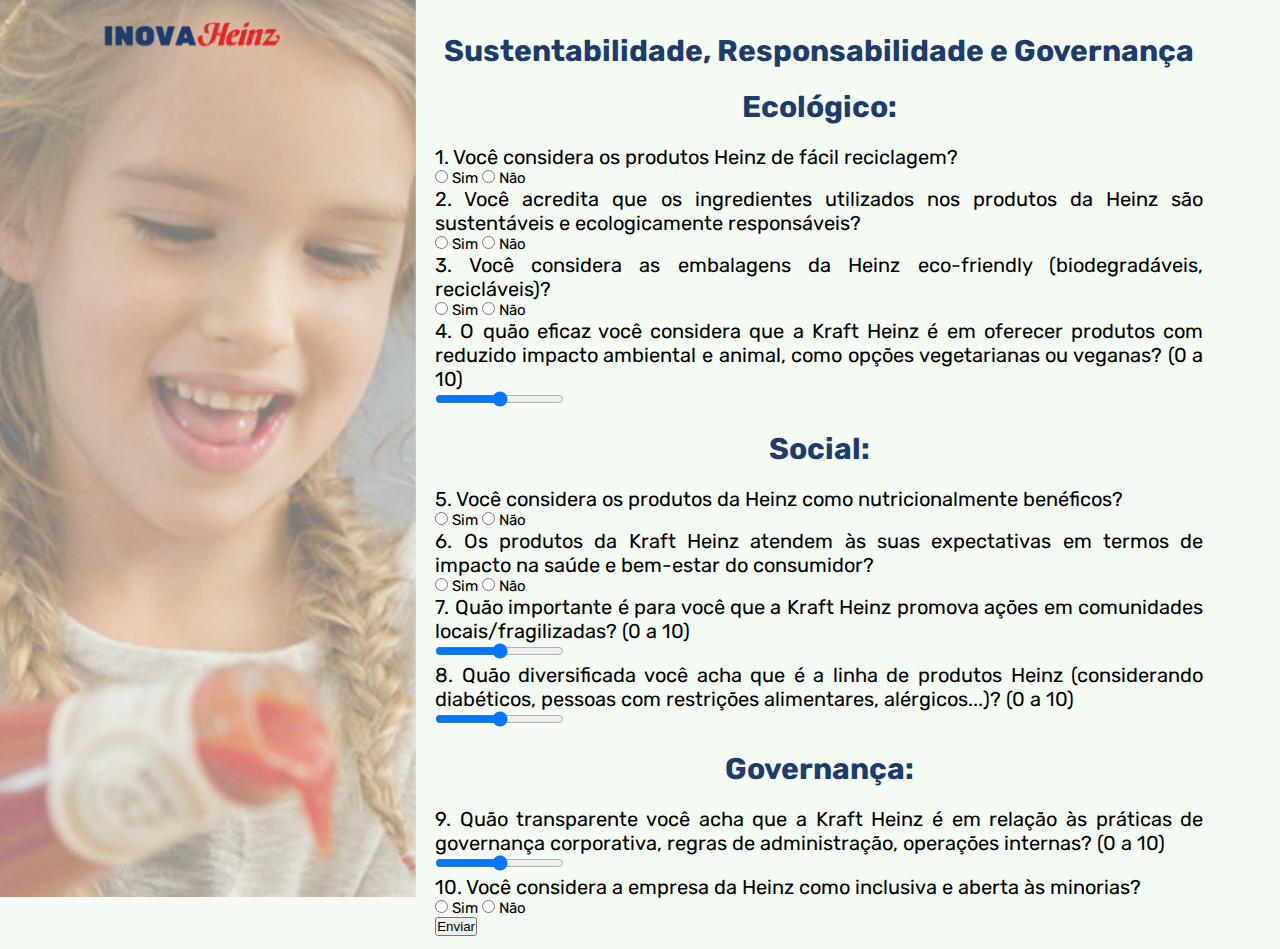
==== cliente.html @ 112bf6bd "pagina formulario atualizada" ====
<!DOCTYPE html>
<html lang="en">
<head>
    <meta charset="UTF-8">
    <meta name="viewport" content="width=device-width, initial-scale=1.0">
    <title>Document</title>

    <link rel="preconnect" href="https://fonts.googleapis.com">
    <link rel="preconnect" href="https://fonts.gstatic.com" crossorigin>
    <link href="https://fonts.googleapis.com/css2?family=Rubik:wght@300;400&display=swap" rel="stylesheet">


    <link rel="stylesheet" href="./css/forms.css">
</head>
<body>

   <div class="container">
    <div class="forms-page">
        <img class="fundo"src="./images/carrossel/kraft-heinz-glass-bottle-1024x577 1.png">

    <img class="logo-inova" src="./images/inovaheinzlogo.png">
    
    <div class="formulario">
    <h1>Sustentabilidade, Responsabilidade e Governança </h1>
    <form action="" method="post">
        <h2>Ecológico:</h2>
        <p>
            <label>1. Você considera os produtos Heinz de fácil reciclagem?</label><br>
            <input type="radio" name="reciclagem" value="Sim"> Sim
            <input type="radio" name="reciclagem" value="Não"> Não
        </p>
        <p>
            <label>2. Você acredita que os ingredientes utilizados nos produtos da Heinz são sustentáveis e ecologicamente responsáveis?</label><br>
            <input type="radio" name="ingredientes_sustentaveis" value="Sim"> Sim
            <input type="radio" name="ingredientes_sustentaveis" value="Não"> Não
        </p>
        <p>
            <label>3. Você considera as embalagens da Heinz eco-friendly (biodegradáveis, recicláveis)?</label><br>
            <input type="radio" name="embalagens_eco_friendly" value="Sim"> Sim
            <input type="radio" name="embalagens_eco_friendly" value="Não"> Não
        </p>
        <p>
            <label>4. O quão eficaz você considera que a Kraft Heinz é em oferecer produtos com reduzido impacto ambiental e animal, como opções vegetarianas ou veganas? (0 a 10)</label><br>
            <input type="range" name="impacto_ambiental" min="0" max="10">
        </p>

        <h2>Social:</h2>
        <p>
            <label>5. Você considera os produtos da Heinz como nutricionalmente benéficos?</label><br>
            <input type="radio" name="nutricionalmente_beneficos" value="Sim"> Sim
            <input type="radio" name="nutricionalmente_beneficos" value="Não"> Não
        </p>
        <p>
            <label>6. Os produtos da Kraft Heinz atendem às suas expectativas em termos de impacto na saúde e bem-estar do consumidor?</label><br>
            <input type="radio" name="impacto_na_saude" value="Sim"> Sim
            <input type="radio" name="impacto_na_saude" value="Não"> Não
        </p>
        <p>
            <label>7. Quão importante é para você que a Kraft Heinz promova ações em comunidades locais/fragilizadas? (0 a 10)</label><br>
            <input type="range" name="acoes_comunitarias" min="0" max="10">
        </p>
        <p>
            <label>8. Quão diversificada você acha que é a linha de produtos Heinz (considerando diabéticos, pessoas com restrições alimentares, alérgicos...)? (0 a 10)</label><br>
            <input type="range" name="diversidade_de_produtos" min="0" max="10">
        </p>

        <h2>Governança:</h2>
        <p>
            <label>9. Quão transparente você acha que a Kraft Heinz é em relação às práticas de governança corporativa, regras de administração, operações internas? (0 a 10)</label><br>
            <input type="range" name="transparencia" min="0" max="10">
        </p>
        <p>
            <label>10. Você considera a empresa da Heinz como inclusiva e aberta às minorias?</label><br>
            <input type="radio" name="inclusiva" value="Sim"> Sim
            <input type="radio" name="inclusiva" value="Não"> Não
        </p>

        <input type="submit" value="Enviar">
    </form>
   </div>
    </div>
   </div>
</body>
</html>
---- css/forms.css ----
/* reset CSS */
* {
    margin: 0;
    padding: 0;
    box-sizing: border-box;
}

/* variáveis*/
:root {
    --dark-blue: #1D3C6D;
    --light: #fff;
    --red: #E32726;
}

/* Formatações genéricas */
body {
    font-family: 'Rubik', sans-serif;
    background-color: #F4FBF3;
}

html {
    scroll-behavior: smooth;
    font-size: 62.5%;
}

a {
    text-decoration: none;
    color: var(--light);
    font-size: 1rem;
}

/**********************/

.container{
    background-repeat: no-repeat;
    background-size: cover;
    background-position: center;
    background-attachment: fixed;
}

.fundo {
    height: 100%;
    position: fixed;
    float: left;
}

.fundo img {
    max-width: 50vh;
    height: 100% ;
    
}

.logo-inova{
    position: absolute;
    width: 20vh;
    margin: 2rem 10rem;
    position: fixed;
}

/* formulario *************************/
.formulario{
    margin: 1% 6%;
    font-size: 1.5rem;
    text-align: justify;
    width: 60%;
    float: right;
    height: 100%;
}

.formulario h1, h2{
    color: var(--dark-blue);
    text-align: center;
    font-size: 3rem;
    margin: 2rem 0;
}

.formulario p label{
    font-size: 2rem;
}

.forms-page{
    justify-content: space-between;
    width: 100%;
    flex-direction: row;
    align-items: center;
}
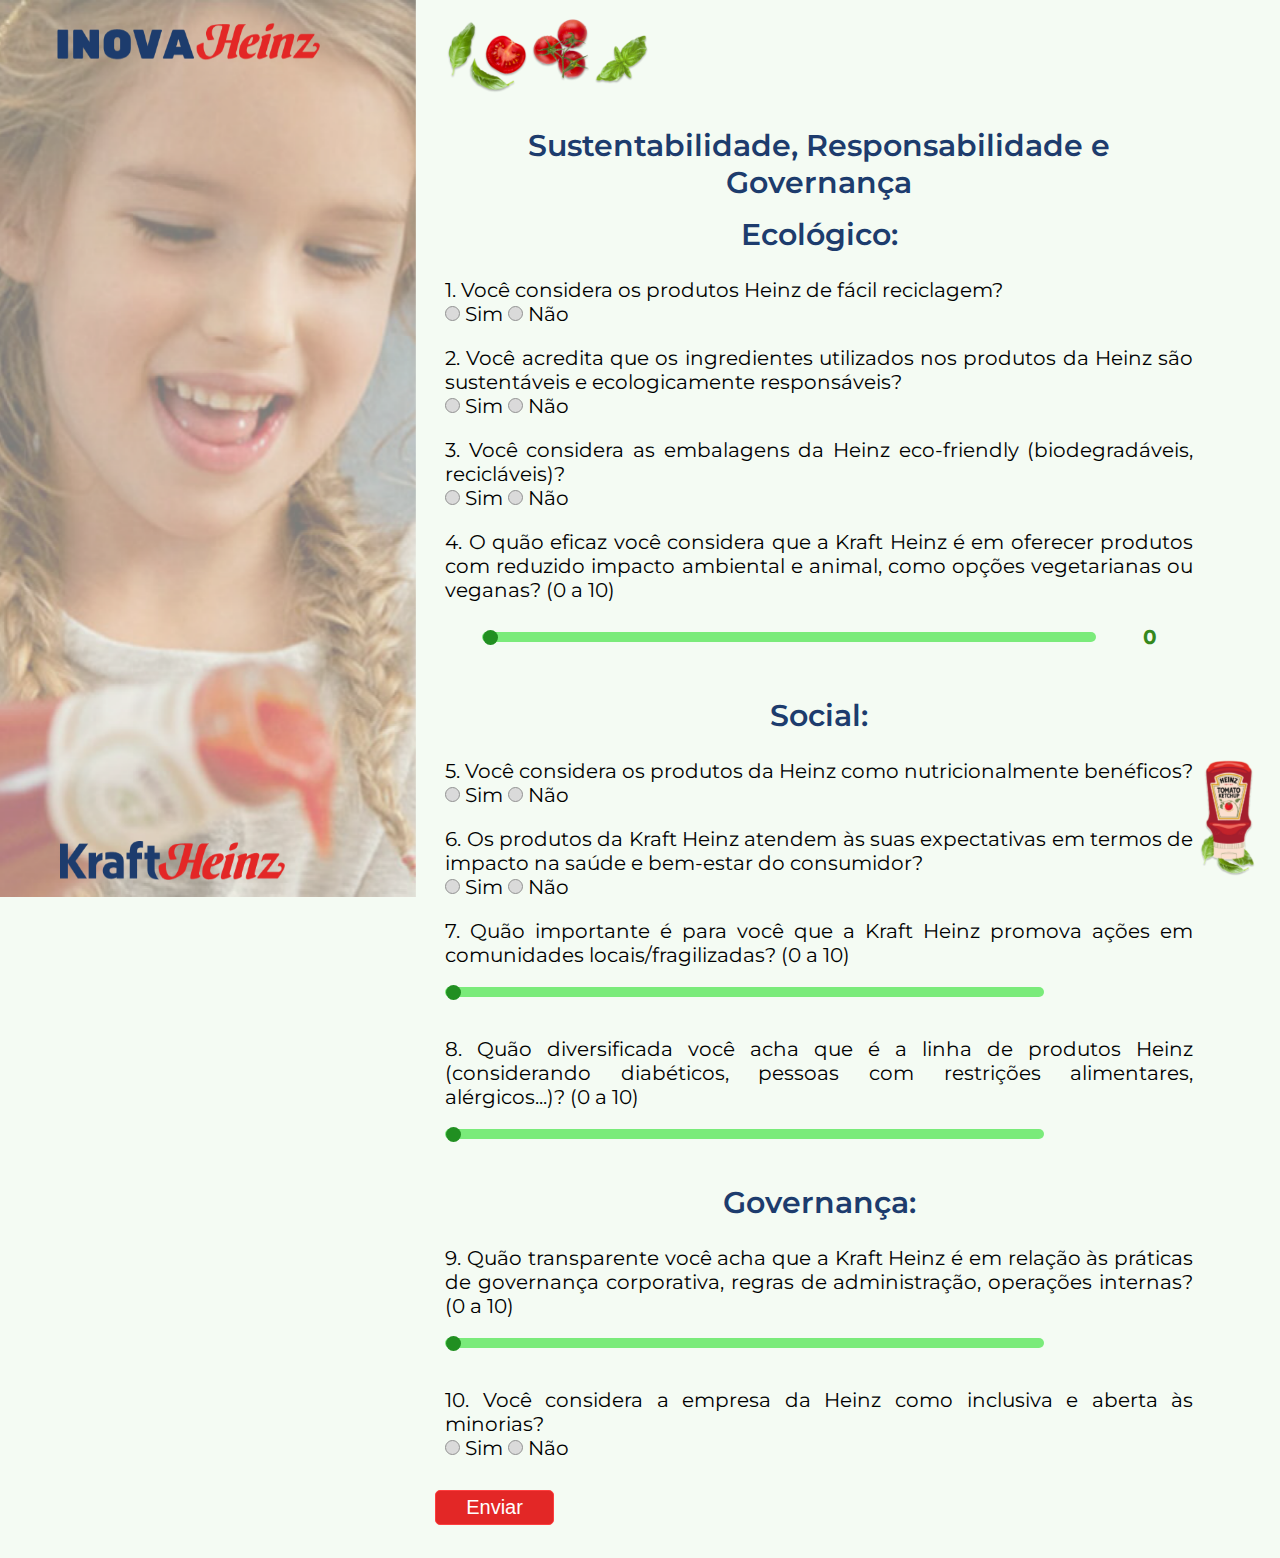
==== commit 17e7a42b: "modificações e atualizações para a pagina de forms" ====
--- a/cliente.html
+++ b/cliente.html
@@ -7,7 +7,7 @@
 
     <link rel="preconnect" href="https://fonts.googleapis.com">
     <link rel="preconnect" href="https://fonts.gstatic.com" crossorigin>
-    <link href="https://fonts.googleapis.com/css2?family=Rubik:wght@300;400&display=swap" rel="stylesheet">
+    <link href="https://fonts.googleapis.com/css2?family=Montserrat:wght@300;400&display=swap" rel="stylesheet">
 
 
     <link rel="stylesheet" href="./css/forms.css">
@@ -16,69 +16,79 @@
 
    <div class="container">
     <div class="forms-page">
+       <div class="img-fundo">
         <img class="fundo"src="./images/carrossel/kraft-heinz-glass-bottle-1024x577 1.png">
-
-    <img class="logo-inova" src="./images/inovaheinzlogo.png">
+        <img class="logo-inova" src="./images/inovaheinzlogo.png">
+        <img class="logo-kraft" src="./images/kraftheinzlogo.png">
+       </div>
     
     <div class="formulario">
+    <img class="tomato" src="./images/heroimg4.png">
     <h1>Sustentabilidade, Responsabilidade e Governança </h1>
     <form action="" method="post">
         <h2>Ecológico:</h2>
         <p>
-            <label>1. Você considera os produtos Heinz de fácil reciclagem?</label><br>
-            <input type="radio" name="reciclagem" value="Sim"> Sim
-            <input type="radio" name="reciclagem" value="Não"> Não
+            <label class="perguntas">1. Você considera os produtos Heinz de fácil reciclagem?</label><br>
+            <input type="radio" name="reciclagem" value="Sim" class="radio"> Sim
+            <input type="radio" name="reciclagem" value="Não" class="radio"> Não
         </p>
         <p>
             <label>2. Você acredita que os ingredientes utilizados nos produtos da Heinz são sustentáveis e ecologicamente responsáveis?</label><br>
-            <input type="radio" name="ingredientes_sustentaveis" value="Sim"> Sim
-            <input type="radio" name="ingredientes_sustentaveis" value="Não"> Não
+            <input type="radio" name="ingredientes_sustentaveis" value="Sim" class="radio"> Sim
+            <input type="radio" name="ingredientes_sustentaveis" value="Não" class="radio"> Não
         </p>
         <p>
             <label>3. Você considera as embalagens da Heinz eco-friendly (biodegradáveis, recicláveis)?</label><br>
-            <input type="radio" name="embalagens_eco_friendly" value="Sim"> Sim
-            <input type="radio" name="embalagens_eco_friendly" value="Não"> Não
+            <input type="radio" name="embalagens_eco_friendly" value="Sim" class="radio"> Sim
+            <input type="radio" name="embalagens_eco_friendly" value="Não" class="radio"> Não
         </p>
         <p>
             <label>4. O quão eficaz você considera que a Kraft Heinz é em oferecer produtos com reduzido impacto ambiental e animal, como opções vegetarianas ou veganas? (0 a 10)</label><br>
-            <input type="range" name="impacto_ambiental" min="0" max="10">
+            <div class="range">
+            <input type="range" name="impacto_ambiental" min="0" max="10" step="1" class="slider" value=0>
+            <div class="value">10</div>
+            </div>
         </p>
 
         <h2>Social:</h2>
         <p>
             <label>5. Você considera os produtos da Heinz como nutricionalmente benéficos?</label><br>
-            <input type="radio" name="nutricionalmente_beneficos" value="Sim"> Sim
-            <input type="radio" name="nutricionalmente_beneficos" value="Não"> Não
+            <input type="radio" name="nutricionalmente_beneficos" value="Sim" class="radio"> Sim
+            <input type="radio" name="nutricionalmente_beneficos" value="Não" class="radio"> Não
         </p>
         <p>
             <label>6. Os produtos da Kraft Heinz atendem às suas expectativas em termos de impacto na saúde e bem-estar do consumidor?</label><br>
-            <input type="radio" name="impacto_na_saude" value="Sim"> Sim
-            <input type="radio" name="impacto_na_saude" value="Não"> Não
+            <input type="radio" name="impacto_na_saude" value="Sim" class="radio"> Sim
+            <input type="radio" name="impacto_na_saude" value="Não" class="radio"> Não
         </p>
         <p>
             <label>7. Quão importante é para você que a Kraft Heinz promova ações em comunidades locais/fragilizadas? (0 a 10)</label><br>
-            <input type="range" name="acoes_comunitarias" min="0" max="10">
+            <input type="range" name="acoes_comunitarias" min="0" max="10" step="1" class="slider" value=0>
         </p>
         <p>
             <label>8. Quão diversificada você acha que é a linha de produtos Heinz (considerando diabéticos, pessoas com restrições alimentares, alérgicos...)? (0 a 10)</label><br>
-            <input type="range" name="diversidade_de_produtos" min="0" max="10">
+            <input type="range" name="diversidade_de_produtos" min="0" max="10" step="1" class="slider" value=0>
         </p>
 
         <h2>Governança:</h2>
         <p>
             <label>9. Quão transparente você acha que a Kraft Heinz é em relação às práticas de governança corporativa, regras de administração, operações internas? (0 a 10)</label><br>
-            <input type="range" name="transparencia" min="0" max="10">
+            <input type="range" name="transparencia" min="0" max="10" step="1" class="slider" value=0>
         </p>
         <p>
             <label>10. Você considera a empresa da Heinz como inclusiva e aberta às minorias?</label><br>
-            <input type="radio" name="inclusiva" value="Sim"> Sim
-            <input type="radio" name="inclusiva" value="Não"> Não
+            <input type="radio" name="inclusiva" value="Sim" class="radio"> Sim
+            <input type="radio" name="inclusiva" value="Não" class="radio"> Não
         </p>
 
-        <input type="submit" value="Enviar">
+        <input type="submit" value="Enviar" class="enviar">
     </form>
+   </div>
+   <div class="imagebotton">
+    <img class="vetor1" src="./images/vetor1.png"> 
    </div>
     </div>
    </div>
+   <script src="script.js"></script>
 </body>
 </html>--- a/css/forms.css
+++ b/css/forms.css
@@ -10,11 +10,20 @@
     --dark-blue: #1D3C6D;
     --light: #fff;
     --red: #E32726;
+    --light-red: #fd3e3e;
+    --green-light: rgb(122, 235, 122);
+    --green: #35881c;
+    --yellow: #DBA328;
+}
+
+html {
+    scroll-behavior: smooth;
+    font-size: 62.5%;
 }
 
 /* Formatações genéricas */
 body {
-    font-family: 'Rubik', sans-serif;
+    font-family: 'Montserrat', sans-serif;
     background-color: #F4FBF3;
 }
 
@@ -23,15 +32,28 @@
     font-size: 62.5%;
 }
 
-a {
+a{
     text-decoration: none;
     color: var(--light);
     font-size: 1rem;
 }
 
+p{
+    font-weight: 400;
+}
+
+h2, h1{
+    
+    font-weight: 600;
+}
+
 /**********************/
 
 .container{
+    width: 100%;
+    display: flex;
+    justify-content: center;
+    align-items: center;
     background-repeat: no-repeat;
     background-size: cover;
     background-position: center;
@@ -42,22 +64,33 @@
     height: 100%;
     position: fixed;
     float: left;
+    left: 0;
 }
 
 .fundo img {
-    max-width: 50vh;
+    max-width: 70vh;
     height: 100% ;
     
 }
 
 .logo-inova{
-    position: absolute;
-    width: 20vh;
-    margin: 2rem 10rem;
+    width: 30vh;
+    margin: 2rem 5rem;
     position: fixed;
 }
 
+.logo-kraft{
+    width: 25vh;
+    margin: 2rem 6rem;
+    position: fixed;
+    bottom: 0;
+    left: 0;
+
+}
+
 /* formulario *************************/
+
+
 .formulario{
     margin: 1% 6%;
     font-size: 1.5rem;
@@ -65,22 +98,97 @@
     width: 60%;
     float: right;
     height: 100%;
+    
+}
+
+.tomato{
+    width: 22rem;
+    text-align: center;
 }
 
 .formulario h1, h2{
     color: var(--dark-blue);
     text-align: center;
     font-size: 3rem;
-    margin: 2rem 0;
+    margin: 1.5rem 0;
 }
 
-.formulario p label{
+.formulario p{
+    font-size: 2rem;
+    padding: 1rem;
+}
+
+.radio{
+    appearance: none;
+    background-color: rgb(218, 218, 218);
+    width: 15px;
+    height: 15px;
+    border: 1px solid #929292;
+    border-radius: 10px;
+}
+
+.radio:checked {
+    background-color: var(--light-red); /* Cor de fundo quando marcado (substitua pela cor desejada) */
+    border-color: var(--light-red); /* Cor da borda quando marcado (opcional) */
+    border: 1px solid #ff0000;
+}
+
+.slider{
+    width: 80%;
+    appearance: none;
+    background-color: var(--green-light);
+    border-radius: 10px;
+    padding: 1px;
+    margin: 2rem 0;
+    height: 10px;
+}
+
+.slider::-webkit-slider-thumb{
+    appearance: none;
+    display: block;
+    width: 15px;
+    height: 15px;
+    padding: 5px;
+    background-color: rgb(33, 143, 33);
+    border-radius: 10px;
+}
+
+
+
+.range{
+    display: flex;
+    align-items: center;
+    justify-content: space-evenly;
+}
+
+.value{
+    color: var(--green);
+    font-weight: bold;
     font-size: 2rem;
 }
 
-.forms-page{
-    justify-content: space-between;
-    width: 100%;
-    flex-direction: row;
-    align-items: center;
+.enviar{
+    border: 1px solid var(--light-red);
+    background-color: var(--red);
+    padding: 0.5rem 3rem;
+    color: white;
+    font-size: 2rem;
+    border-radius: 1rem;
+    margin: 2rem 0;
+    border-radius: 0.5rem;
 }
+
+.enviar:hover{
+    border: none;
+    background-color: var(--yellow);
+    transition:cubic-bezier(0.075, 0.82, 0.165, 1);
+}
+
+.vetor1{
+    position: fixed;
+    bottom: 5px; /* Ajuste a distância vertical a partir do fundo conforme necessário */
+    right: 0; /* Ajuste a distância horizontal a partir da direita conforme necessário */
+    color: #fff;
+    padding: 10px;
+    width: 10rem;
+}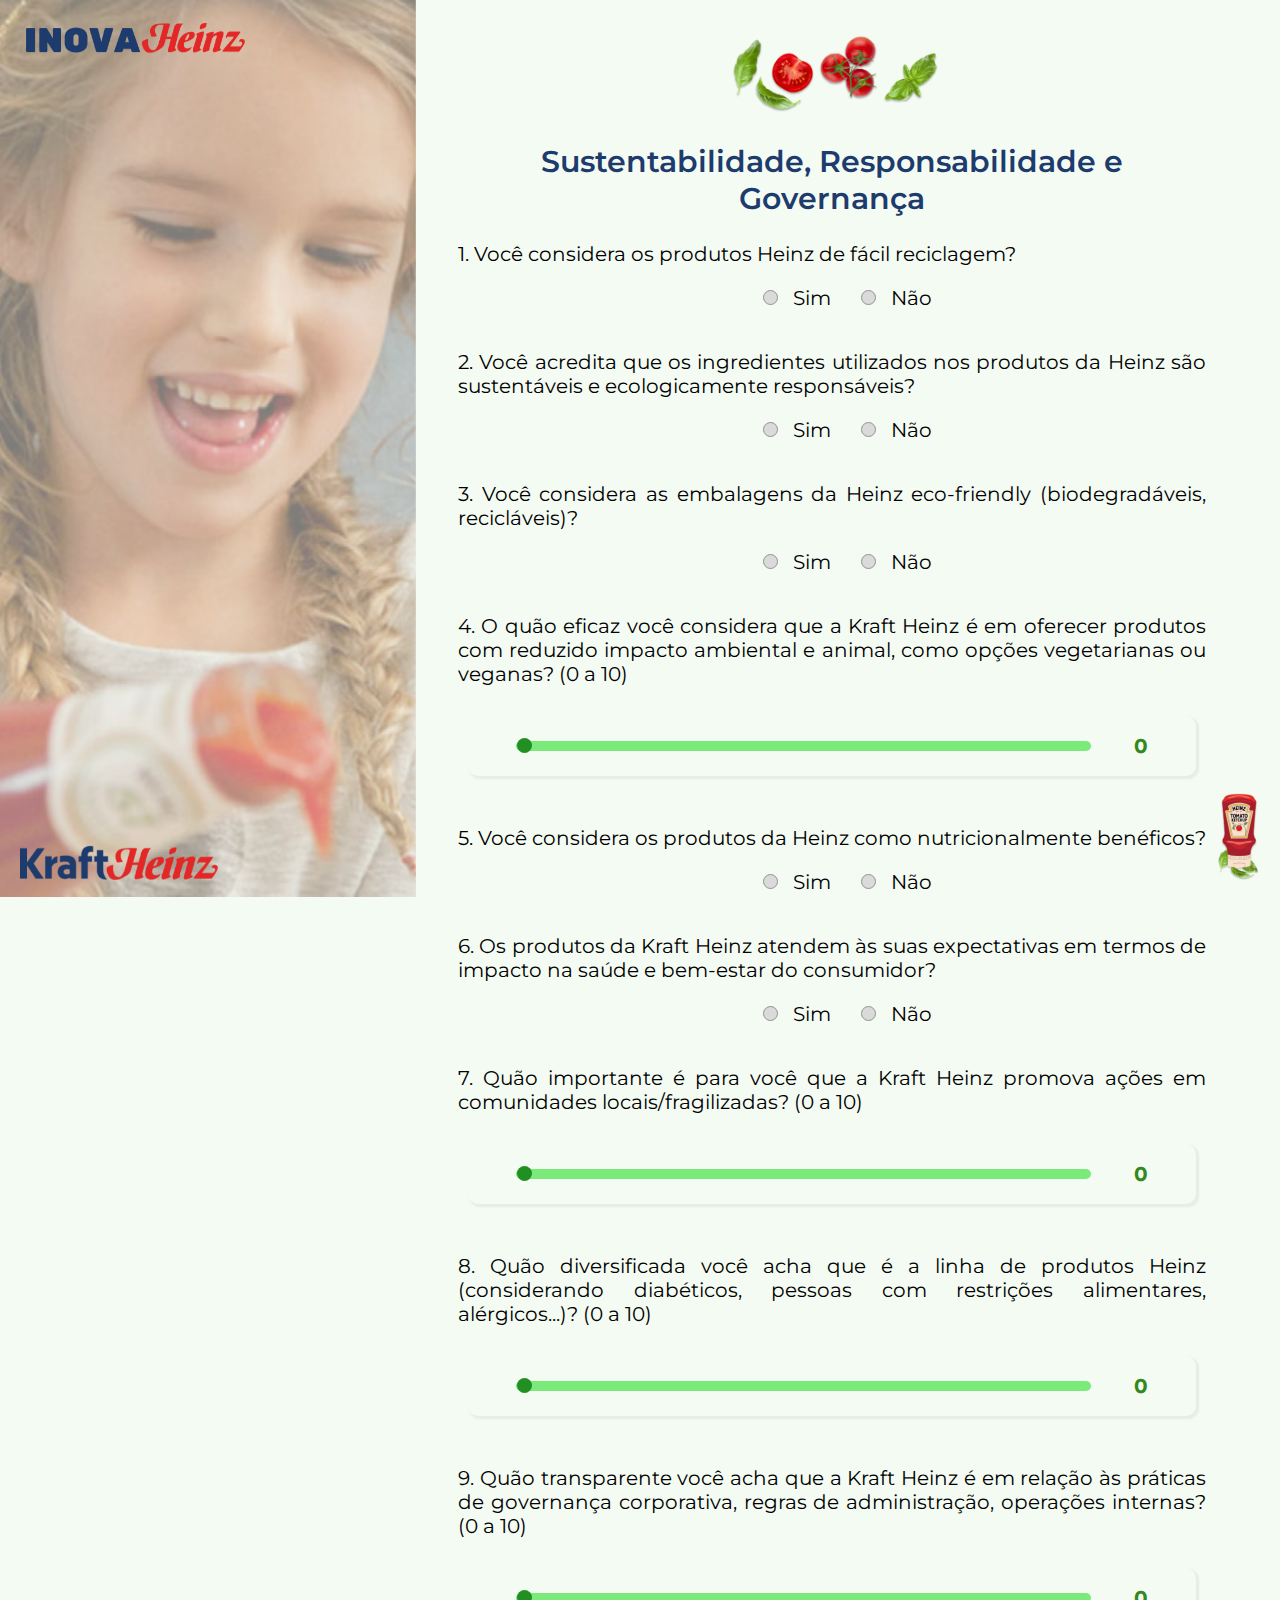
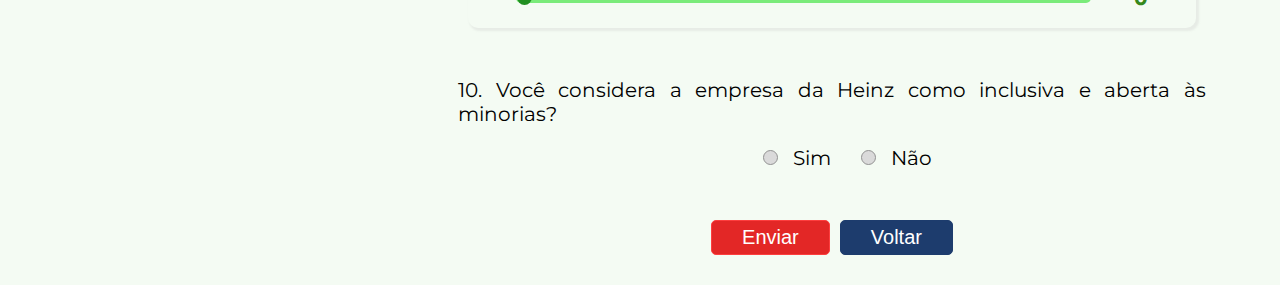
==== commit c3678da5: "pag forms feita" ====
--- a/cliente.html
+++ b/cliente.html
@@ -1,5 +1,6 @@
 <!DOCTYPE html>
 <html lang="en">
+
 <head>
     <meta charset="UTF-8">
     <meta name="viewport" content="width=device-width, initial-scale=1.0">
@@ -12,83 +13,148 @@
 
     <link rel="stylesheet" href="./css/forms.css">
 </head>
+
 <body>
 
-   <div class="container">
-    <div class="forms-page">
-       <div class="img-fundo">
-        <img class="fundo"src="./images/carrossel/kraft-heinz-glass-bottle-1024x577 1.png">
-        <img class="logo-inova" src="./images/inovaheinzlogo.png">
-        <img class="logo-kraft" src="./images/kraftheinzlogo.png">
-       </div>
-    
-    <div class="formulario">
-    <img class="tomato" src="./images/heroimg4.png">
-    <h1>Sustentabilidade, Responsabilidade e Governança </h1>
-    <form action="" method="post">
-        <h2>Ecológico:</h2>
-        <p>
-            <label class="perguntas">1. Você considera os produtos Heinz de fácil reciclagem?</label><br>
-            <input type="radio" name="reciclagem" value="Sim" class="radio"> Sim
-            <input type="radio" name="reciclagem" value="Não" class="radio"> Não
-        </p>
-        <p>
-            <label>2. Você acredita que os ingredientes utilizados nos produtos da Heinz são sustentáveis e ecologicamente responsáveis?</label><br>
-            <input type="radio" name="ingredientes_sustentaveis" value="Sim" class="radio"> Sim
-            <input type="radio" name="ingredientes_sustentaveis" value="Não" class="radio"> Não
-        </p>
-        <p>
-            <label>3. Você considera as embalagens da Heinz eco-friendly (biodegradáveis, recicláveis)?</label><br>
-            <input type="radio" name="embalagens_eco_friendly" value="Sim" class="radio"> Sim
-            <input type="radio" name="embalagens_eco_friendly" value="Não" class="radio"> Não
-        </p>
-        <p>
-            <label>4. O quão eficaz você considera que a Kraft Heinz é em oferecer produtos com reduzido impacto ambiental e animal, como opções vegetarianas ou veganas? (0 a 10)</label><br>
-            <div class="range">
-            <input type="range" name="impacto_ambiental" min="0" max="10" step="1" class="slider" value=0>
-            <div class="value">10</div>
+    <div class="container">
+        <div class="forms-page">
+            <div class="img-fundo">
+                <img class="fundo" src="./images/carrossel/kraft-heinz-glass-bottle-1024x577 1.png">
             </div>
-        </p>
+            <div class="logo-container">
+                <img class="logo-inova" src="./images/inovaheinzlogo.png">
+                <img class="logo-kraft" src="./images/kraftheinzlogo.png">
+            </div>
 
-        <h2>Social:</h2>
-        <p>
-            <label>5. Você considera os produtos da Heinz como nutricionalmente benéficos?</label><br>
-            <input type="radio" name="nutricionalmente_beneficos" value="Sim" class="radio"> Sim
-            <input type="radio" name="nutricionalmente_beneficos" value="Não" class="radio"> Não
-        </p>
-        <p>
-            <label>6. Os produtos da Kraft Heinz atendem às suas expectativas em termos de impacto na saúde e bem-estar do consumidor?</label><br>
-            <input type="radio" name="impacto_na_saude" value="Sim" class="radio"> Sim
-            <input type="radio" name="impacto_na_saude" value="Não" class="radio"> Não
-        </p>
-        <p>
-            <label>7. Quão importante é para você que a Kraft Heinz promova ações em comunidades locais/fragilizadas? (0 a 10)</label><br>
-            <input type="range" name="acoes_comunitarias" min="0" max="10" step="1" class="slider" value=0>
-        </p>
-        <p>
-            <label>8. Quão diversificada você acha que é a linha de produtos Heinz (considerando diabéticos, pessoas com restrições alimentares, alérgicos...)? (0 a 10)</label><br>
-            <input type="range" name="diversidade_de_produtos" min="0" max="10" step="1" class="slider" value=0>
-        </p>
+            <div class="formulario">
+                <img class="tomato" src="./images/heroimg4.png">
+                <h1>Sustentabilidade, Responsabilidade e Governança </h1>
+                <form action="" method="post">
+                    <!--<h2>Ecológico:</h2>-->
+                    <p>
+                        <label>1. Você considera os produtos Heinz de fácil reciclagem?</label><br>
+                        <div class="radio-check">
+                            <label class="sim">
+                                <input type="radio" name="nutricionalmente_beneficos" value="Sim" class="radio"> Sim
+                            </label>
+                            <label class="nao">
+                                <input type="radio" name="nutricionalmente_beneficos" value="Não" class="radio"> Não
+                            </label>
+                        </div>
+                    </p>
+                    <p>
+                        <label>2. Você acredita que os ingredientes utilizados nos produtos da Heinz são sustentáveis e
+                            ecologicamente responsáveis?</label><br>
+                            <div class="radio-check">
+                                <div class="sim">
+                                    <input type="radio" name="nutricionalmente_beneficos" value="Sim" class="radio"> Sim
+                                </div>
+                                <div class="nao">
+                                    <input type="radio" name="nutricionalmente_beneficos" value="Não" class="radio"> Não
+                                </div>
+                            </div>
+                    </p>
+                    <p>
+                        <label>3. Você considera as embalagens da Heinz eco-friendly (biodegradáveis,
+                            recicláveis)?</label><br>
+                            <div class="radio-check">
+                                <div class="sim">
+                                    <input type="radio" name="nutricionalmente_beneficos" value="Sim" class="radio"> Sim
+                                </div>
+                                <div class="nao">
+                                    <input type="radio" name="nutricionalmente_beneficos" value="Não" class="radio"> Não
+                                </div>
+                            </div>
+                    </p>
+                    <p>
+                        <label>4. O quão eficaz você considera que a Kraft Heinz é em oferecer produtos com reduzido
+                            impacto ambiental e animal, como opções vegetarianas ou veganas? (0 a 10)</label><br>
+                        <div class="range">
+                            <input type="range" name="impacto_ambiental" min="0" max="10" step="1" class="slider"
+                                value=0>
+                            <div class="value">10</div>
+                        </div>
+                    </p>
 
-        <h2>Governança:</h2>
-        <p>
-            <label>9. Quão transparente você acha que a Kraft Heinz é em relação às práticas de governança corporativa, regras de administração, operações internas? (0 a 10)</label><br>
-            <input type="range" name="transparencia" min="0" max="10" step="1" class="slider" value=0>
-        </p>
-        <p>
-            <label>10. Você considera a empresa da Heinz como inclusiva e aberta às minorias?</label><br>
-            <input type="radio" name="inclusiva" value="Sim" class="radio"> Sim
-            <input type="radio" name="inclusiva" value="Não" class="radio"> Não
-        </p>
+                    <!--<h2>Social:</h2>-->
+                    <p>
+                        <label>5. Você considera os produtos da Heinz como nutricionalmente benéficos?</label><br>
+                        <div class="radio-check">
+                            <div class="sim">
+                                <input type="radio" name="nutricionalmente_beneficos" value="Sim" class="radio"> Sim
+                            </div>
+                            <div class="nao">
+                                <input type="radio" name="nutricionalmente_beneficos" value="Não" class="radio"> Não
+                            </div>
+                        </div>
+                    </p>
+                    <p>
+                        <label>6. Os produtos da Kraft Heinz atendem às suas expectativas em termos de impacto na saúde
+                            e bem-estar do consumidor?</label><br>
+                            <div class="radio-check">
+                                <div class="sim">
+                                    <input type="radio" name="nutricionalmente_beneficos" value="Sim" class="radio"> Sim
+                                </div>
+                                <div class="nao">
+                                    <input type="radio" name="nutricionalmente_beneficos" value="Não" class="radio"> Não
+                                </div>
+                            </div>
+                    </p>
+                    <p>
+                        <label>7. Quão importante é para você que a Kraft Heinz promova ações em comunidades
+                            locais/fragilizadas? (0 a 10)</label><br>
+                        <div class="range">
+                            <input type="range" name="impacto_ambiental" min="0" max="10" step="1" class="slider"
+                                value=0>
+                            <div class="value">10</div>
+                        </div>
+                    </p>
+                    <p>
+                        <label>8. Quão diversificada você acha que é a linha de produtos Heinz (considerando diabéticos,
+                            pessoas com restrições alimentares, alérgicos...)? (0 a 10)</label><br>
+                        <div class="range">
+                            <input type="range" name="impacto_ambiental" min="0" max="10" step="1" class="slider"
+                                value=0>
+                            <div class="value">10</div>
+                        </div>
+                    </p>
 
-        <input type="submit" value="Enviar" class="enviar">
-    </form>
-   </div>
-   <div class="imagebotton">
-    <img class="vetor1" src="./images/vetor1.png"> 
-   </div>
+                    <!--<h2>Governança:</h2>-->
+                    <p>
+                        <label>9. Quão transparente você acha que a Kraft Heinz é em relação às práticas de governança
+                            corporativa, regras de administração, operações internas? (0 a 10)</label><br>
+                        <div class="range">
+                            <input type="range" name="impacto_ambiental" min="0" max="10" step="1" class="slider"
+                                value=0>
+                            <div class="value">10</div>
+                        </div>
+                    </p>
+                    <p>
+                        <label>10. Você considera a empresa da Heinz como inclusiva e aberta às minorias?</label><br>
+                        <div class="radio-check">
+                            <div class="sim">
+                                <input type="radio" name="nutricionalmente_beneficos" value="Sim" class="radio"> Sim
+                            </div>
+                            <div class="nao">
+                                <input type="radio" name="nutricionalmente_beneficos" value="Não" class="radio"> Não
+                            </div>
+                        </div>
+                    </p>
+
+                    
+                    <div class="button-container">
+                        <input type="submit" value="Enviar" class="enviar">
+                        <input type="button" value="Voltar" class="voltar">
+                      </div>
+                      
+                </form>
+            </div>
+            <div class="imagebotton">
+                <img class="vetor1" src="./images/vetor1.png">
+            </div>
+        </div>
     </div>
-   </div>
-   <script src="script.js"></script>
+    <script src="script.js"></script>
 </body>
+
 </html>--- a/css/forms.css
+++ b/css/forms.css
@@ -49,8 +49,44 @@
 
 /**********************/
 
+
+/* Posicione a imagem de fundo à esquerda */
+
+.img-fundo {
+    max-width: 70vh;
+    position: relative; /* Adicione posição relativa para posicionar as logos */
+}
+.fundo {
+    max-width: 70vh;
+    height: 100%;
+    position: fixed;
+    left: 0; /* Fixa à esquerda */
+}
+
+/* Estilize as logos */
+.logo-container {
+    display: flex;
+    flex-direction: column;
+    position: absolute;
+    text-align: center;
+}
+
+.logo-inova {
+    width: 25vh; 
+    position: fixed;
+    margin: 2rem;
+}
+
+.logo-kraft {
+    width: 22vh;
+    position: fixed;
+    bottom: 0;
+    margin: 2rem;
+}
+
 .container{
     width: 100%;
+    flex-direction: column;
     display: flex;
     justify-content: center;
     align-items: center;
@@ -60,50 +96,27 @@
     background-attachment: fixed;
 }
 
-.fundo {
-    height: 100%;
-    position: fixed;
-    float: left;
-    left: 0;
-}
-
-.fundo img {
-    max-width: 70vh;
-    height: 100% ;
-    
-}
-
-.logo-inova{
-    width: 30vh;
-    margin: 2rem 5rem;
-    position: fixed;
-}
-
-.logo-kraft{
+
+/* formulario *************************/
+
+
+.formulario{
+    display: flex;
+    flex-direction: column;
+    align-items: center;
+    justify-content: center;
+    text-align: justify;
+    max-width: 60%; /* Defina a largura máxima desejada para o formulário */
+    margin-left: auto; /* Coloque o formulário à direita da tela */
+    margin-right: 5%; /* Adicione um espaço à direita para separar o conteúdo da borda da tela */
+    position: relative;
+    padding: 3rem 0;
+}
+
+.tomato{
     width: 25vh;
-    margin: 2rem 6rem;
-    position: fixed;
-    bottom: 0;
-    left: 0;
-
-}
-
-/* formulario *************************/
-
-
-.formulario{
-    margin: 1% 6%;
-    font-size: 1.5rem;
-    text-align: justify;
-    width: 60%;
-    float: right;
-    height: 100%;
-    
-}
-
-.tomato{
-    width: 22rem;
     text-align: center;
+    align-self: center;
 }
 
 .formulario h1, h2{
@@ -111,11 +124,26 @@
     text-align: center;
     font-size: 3rem;
     margin: 1.5rem 0;
+    right: 0; 
 }
 
 .formulario p{
     font-size: 2rem;
     padding: 1rem;
+    flex-direction: column;
+}
+
+.radio-check{
+    display: flex;
+    align-items: center;
+    justify-content: center;
+    text-align: justify;
+    font-size: 2rem;
+    
+}
+
+.sim {
+    margin: 1rem 3rem; /* Adicione margem à direita para separar os inputs */
 }
 
 .radio{
@@ -125,6 +153,7 @@
     height: 15px;
     border: 1px solid #929292;
     border-radius: 10px;
+    margin-right: 10px;
 }
 
 .radio:checked {
@@ -132,6 +161,8 @@
     border-color: var(--light-red); /* Cor da borda quando marcado (opcional) */
     border: 1px solid #ff0000;
 }
+
+
 
 .slider{
     width: 80%;
@@ -159,6 +190,10 @@
     display: flex;
     align-items: center;
     justify-content: space-evenly;
+    padding: 0.5rem;
+    box-shadow: 2px 2px 2px 1px rgba(179, 179, 179, 0.2);
+    margin: 2rem;
+    border-radius: 10px;
 }
 
 .value{
@@ -167,28 +202,47 @@
     font-size: 2rem;
 }
 
-.enviar{
+.button-container {
+    display: flex; /* Isso faz com que os elementos fiquem em uma linha horizontal */
+    gap: 10px; /* Espaçamento entre os botões */
+    display: flex;
+    justify-content: center;
+    margin-top: 2rem;
+  }
+  
+  .enviar, .voltar {
     border: 1px solid var(--light-red);
     background-color: var(--red);
     padding: 0.5rem 3rem;
     color: white;
     font-size: 2rem;
-    border-radius: 1rem;
-    margin: 2rem 0;
     border-radius: 0.5rem;
-}
-
-.enviar:hover{
+    cursor: pointer;
+    
+  }
+  
+  .voltar {
+    background-color: var(--dark-blue); 
+    border: 1px solid var(--dark-blue)
+  }
+  
+  .enviar:hover {
+    background-color: var(--green); /* Cor de fundo ao passar o mouse */
+    transition: cubic-bezier(0.075, 0.82, 0.165, 1);
     border: none;
-    background-color: var(--yellow);
-    transition:cubic-bezier(0.075, 0.82, 0.165, 1);
-}
+  }
+
+  .voltar:hover{
+    background-color: var(--yellow); /* Cor de fundo ao passar o mouse */
+    transition: cubic-bezier(0.075, 0.82, 0.165, 1);
+    border: none;
+  }
 
 .vetor1{
     position: fixed;
-    bottom: 5px; /* Ajuste a distância vertical a partir do fundo conforme necessário */
+    bottom: 3px; /* Ajuste a distância vertical a partir do fundo conforme necessário */
     right: 0; /* Ajuste a distância horizontal a partir da direita conforme necessário */
-    color: #fff;
     padding: 10px;
-    width: 10rem;
-}+    width: 8rem;
+}
+
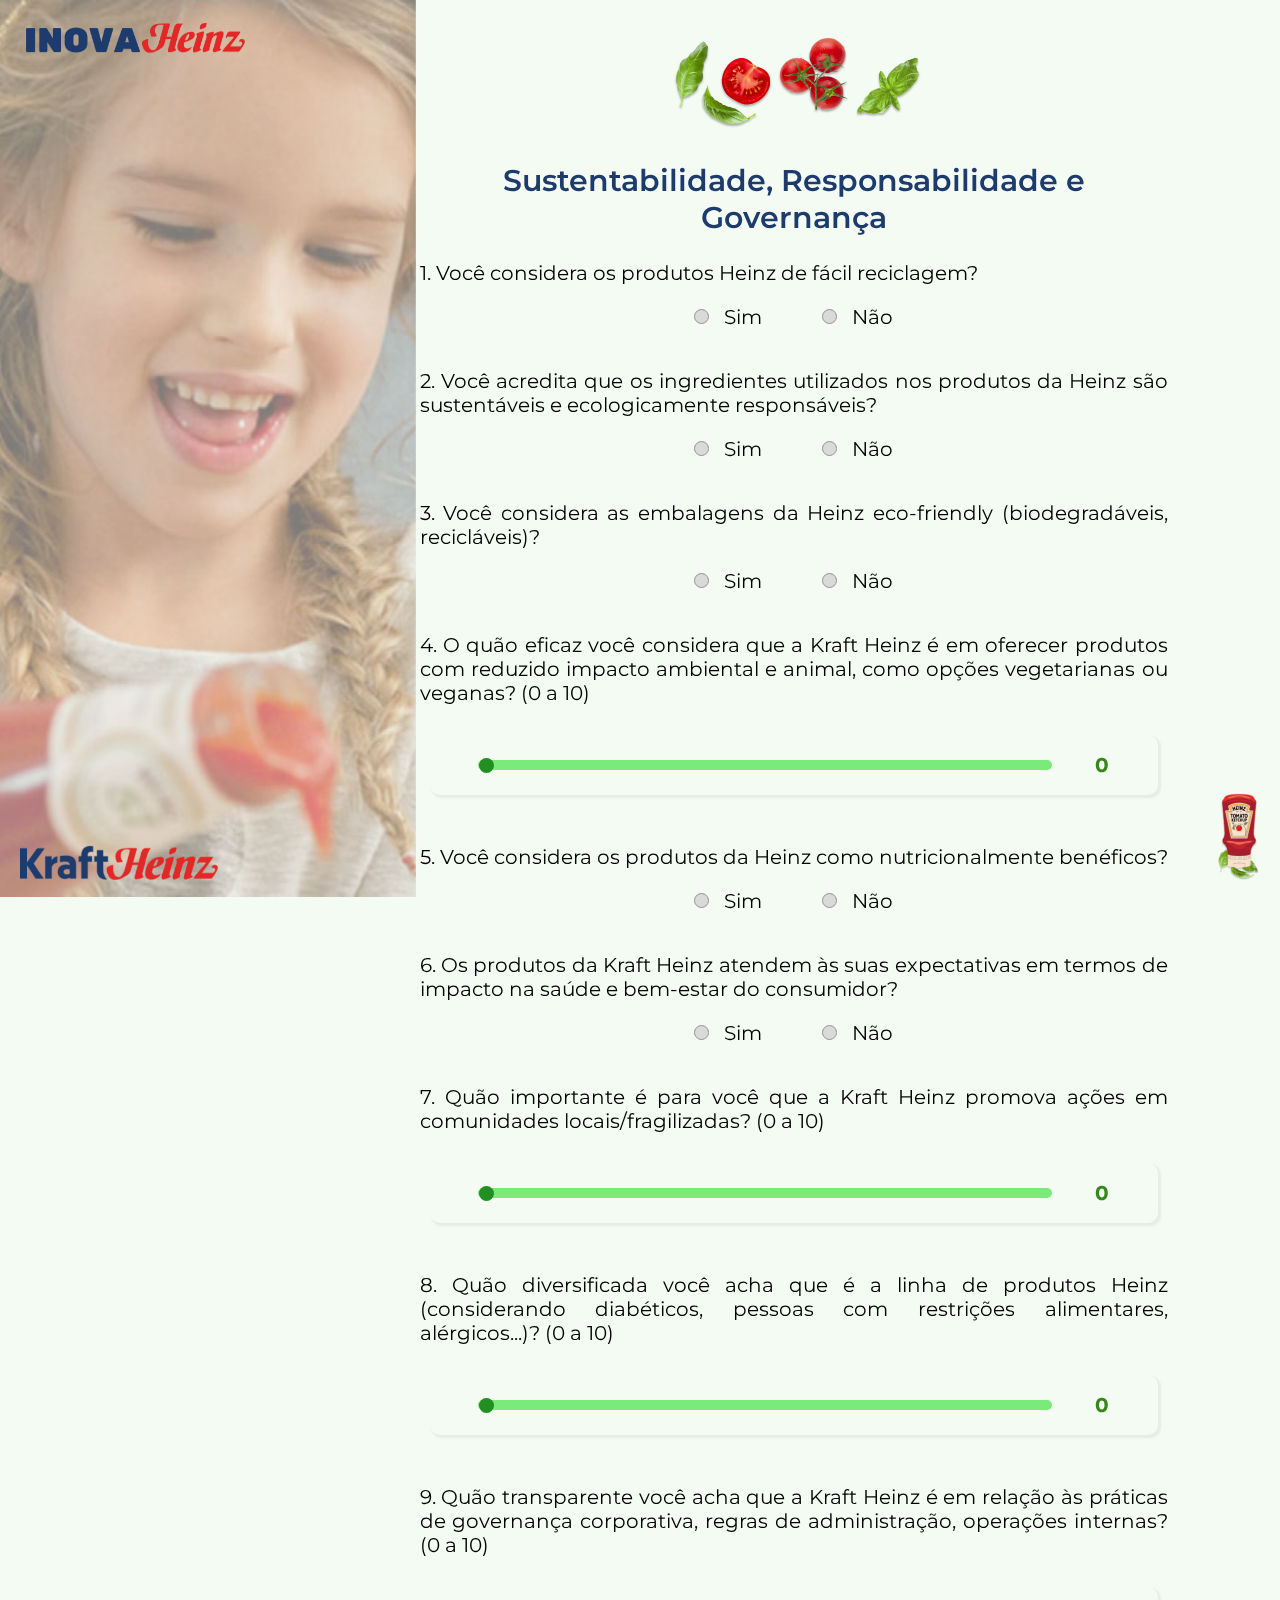
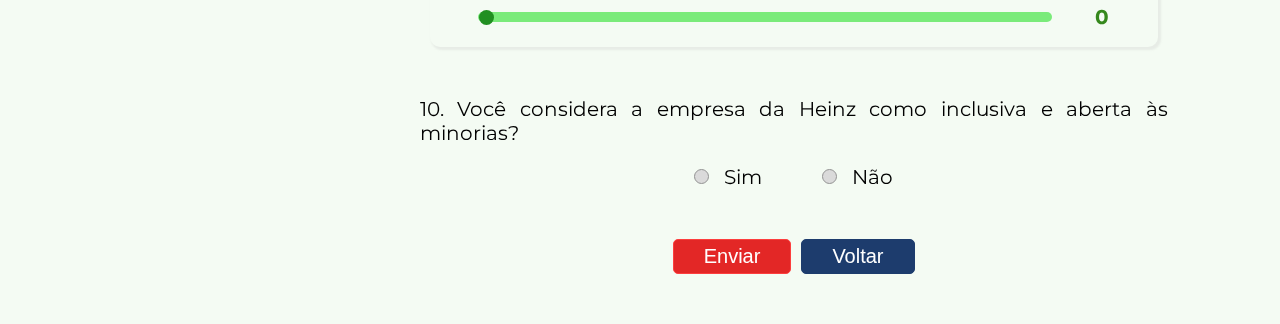
==== commit 84cae88d: "modificações modal" ====
--- a/cliente.html
+++ b/cliente.html
@@ -9,7 +9,6 @@
     <link rel="preconnect" href="https://fonts.googleapis.com">
     <link rel="preconnect" href="https://fonts.gstatic.com" crossorigin>
     <link href="https://fonts.googleapis.com/css2?family=Montserrat:wght@300;400&display=swap" rel="stylesheet">
-
 
     <link rel="stylesheet" href="./css/forms.css">
 </head>
@@ -26,135 +25,156 @@
                 <img class="logo-kraft" src="./images/kraftheinzlogo.png">
             </div>
 
-            <div class="formulario">
+            <div class="ESG">
                 <img class="tomato" src="./images/heroimg4.png">
                 <h1>Sustentabilidade, Responsabilidade e Governança </h1>
                 <form action="" method="post">
                     <!--<h2>Ecológico:</h2>-->
                     <p>
                         <label>1. Você considera os produtos Heinz de fácil reciclagem?</label><br>
-                        <div class="radio-check">
-                            <label class="sim">
-                                <input type="radio" name="nutricionalmente_beneficos" value="Sim" class="radio"> Sim
-                            </label>
-                            <label class="nao">
-                                <input type="radio" name="nutricionalmente_beneficos" value="Não" class="radio"> Não
-                            </label>
-                        </div>
+                    <div class="radio-check">
+                        <label class="sim">
+                            <input type="radio" name="reciclagem" value="Sim" class="radio"> Sim
+                        </label>
+                        <label class="nao">
+                            <input type="radio" name="reciclagem" value="Não" class="radio"> Não
+                        </label>
+                    </div>
                     </p>
                     <p>
                         <label>2. Você acredita que os ingredientes utilizados nos produtos da Heinz são sustentáveis e
                             ecologicamente responsáveis?</label><br>
-                            <div class="radio-check">
-                                <div class="sim">
-                                    <input type="radio" name="nutricionalmente_beneficos" value="Sim" class="radio"> Sim
-                                </div>
-                                <div class="nao">
-                                    <input type="radio" name="nutricionalmente_beneficos" value="Não" class="radio"> Não
-                                </div>
-                            </div>
+
+                    <div class="radio-check">
+                        <label class="sim">
+                            <input type="radio" name="ingredientes_sustentaveis" value="Sim" class="radio"> Sim
+                        </label>
+                        <label class="nao">
+                            <input type="radio" name="ingredientes_sustentaveis" value="Não" class="radio"> Não
+                        </label>
+                    </div>
+
                     </p>
                     <p>
                         <label>3. Você considera as embalagens da Heinz eco-friendly (biodegradáveis,
                             recicláveis)?</label><br>
-                            <div class="radio-check">
-                                <div class="sim">
-                                    <input type="radio" name="nutricionalmente_beneficos" value="Sim" class="radio"> Sim
-                                </div>
-                                <div class="nao">
-                                    <input type="radio" name="nutricionalmente_beneficos" value="Não" class="radio"> Não
-                                </div>
-                            </div>
+                    <div class="radio-check">
+                        <label class="sim">
+                            <input type="radio" name="embalagens_eco_friendly" value="Sim" class="radio"> Sim
+                        </label>
+                        <label class="nao">
+                            <input type="radio" name="embalagens_eco_friendly" value="Não" class="radio"> Não
+                        </label>
+                    </div>
+
                     </p>
                     <p>
                         <label>4. O quão eficaz você considera que a Kraft Heinz é em oferecer produtos com reduzido
                             impacto ambiental e animal, como opções vegetarianas ou veganas? (0 a 10)</label><br>
-                        <div class="range">
-                            <input type="range" name="impacto_ambiental" min="0" max="10" step="1" class="slider"
-                                value=0>
-                            <div class="value">10</div>
-                        </div>
+                    <div class="range">
+                        <input type="range" name="impacto_ambiental" min="0" max="10" step="1" class="slider" value=0>
+                        <div class="value">10</div>
+                    </div>
                     </p>
 
                     <!--<h2>Social:</h2>-->
                     <p>
                         <label>5. Você considera os produtos da Heinz como nutricionalmente benéficos?</label><br>
-                        <div class="radio-check">
-                            <div class="sim">
-                                <input type="radio" name="nutricionalmente_beneficos" value="Sim" class="radio"> Sim
-                            </div>
-                            <div class="nao">
-                                <input type="radio" name="nutricionalmente_beneficos" value="Não" class="radio"> Não
-                            </div>
-                        </div>
+                    <div class="radio-check">
+                        <label class="sim">
+                            <input type="radio" name="nutricionalmente_beneficos" value="Sim" class="radio"> Sim
+                        </label>
+                        <label class="nao">
+                            <input type="radio" name="nutricionalmente_beneficos" value="Não" class="radio"> Não
+                        </label>
+                    </div>
+
                     </p>
                     <p>
                         <label>6. Os produtos da Kraft Heinz atendem às suas expectativas em termos de impacto na saúde
                             e bem-estar do consumidor?</label><br>
-                            <div class="radio-check">
-                                <div class="sim">
-                                    <input type="radio" name="nutricionalmente_beneficos" value="Sim" class="radio"> Sim
-                                </div>
-                                <div class="nao">
-                                    <input type="radio" name="nutricionalmente_beneficos" value="Não" class="radio"> Não
-                                </div>
-                            </div>
+                    <div class="radio-check">
+                        <label class="sim">
+                            <input type="radio" name="bem-estar" value="Sim" class="radio"> Sim
+                        </label>
+                        <label class="nao">
+                            <input type="radio" name="bem-estar" value="Não" class="radio"> Não
+                        </label>
+                    </div>
                     </p>
                     <p>
                         <label>7. Quão importante é para você que a Kraft Heinz promova ações em comunidades
                             locais/fragilizadas? (0 a 10)</label><br>
-                        <div class="range">
-                            <input type="range" name="impacto_ambiental" min="0" max="10" step="1" class="slider"
-                                value=0>
-                            <div class="value">10</div>
-                        </div>
+                    <div class="range">
+                        <input type="range" name="comunidades" min="0" max="10" step="1" class="slider" value=0>
+                        <div class="value">10</div>
+                    </div>
                     </p>
                     <p>
                         <label>8. Quão diversificada você acha que é a linha de produtos Heinz (considerando diabéticos,
                             pessoas com restrições alimentares, alérgicos...)? (0 a 10)</label><br>
-                        <div class="range">
-                            <input type="range" name="impacto_ambiental" min="0" max="10" step="1" class="slider"
-                                value=0>
-                            <div class="value">10</div>
-                        </div>
+                    <div class="range">
+                        <input type="range" name="produtos" min="0" max="10" step="1" class="slider" value=0>
+                        <div class="value">10</div>
+                    </div>
                     </p>
 
                     <!--<h2>Governança:</h2>-->
                     <p>
                         <label>9. Quão transparente você acha que a Kraft Heinz é em relação às práticas de governança
                             corporativa, regras de administração, operações internas? (0 a 10)</label><br>
-                        <div class="range">
-                            <input type="range" name="impacto_ambiental" min="0" max="10" step="1" class="slider"
-                                value=0>
-                            <div class="value">10</div>
-                        </div>
+                    <div class="range">
+                        <input type="range" name="governança" min="0" max="10" step="1" class="slider" value=0>
+                        <div class="value">10</div>
+                    </div>
                     </p>
                     <p>
                         <label>10. Você considera a empresa da Heinz como inclusiva e aberta às minorias?</label><br>
-                        <div class="radio-check">
-                            <div class="sim">
-                                <input type="radio" name="nutricionalmente_beneficos" value="Sim" class="radio"> Sim
-                            </div>
-                            <div class="nao">
-                                <input type="radio" name="nutricionalmente_beneficos" value="Não" class="radio"> Não
-                            </div>
-                        </div>
+                    <div class="radio-check">
+                        <label class="sim">
+                            <input type="radio" name="diversidade" value="Sim" class="radio"> Sim
+                        </label>
+                        <label class="nao">
+                            <input type="radio" name="diversidade" value="Não" class="radio"> Não
+                        </label>
+                    </div>
                     </p>
 
-                    
-                    <div class="button-container">
-                        <input type="submit" value="Enviar" class="enviar">
-                        <input type="button" value="Voltar" class="voltar">
-                      </div>
-                      
                 </form>
+
+                <div class="button-container">
+                    <input type="submit" value="Enviar" class="enviar" id="open-modal">
+                    <input type="button" value="Voltar" class="voltar">
+                </div>
+
+
             </div>
+
+            <div id="fade" class="hide"></div>
+            <div id="modal" class="hide">
+                <div class="modal-header">
+                    <h2 class="modal-title">Obrigada!</h2>
+                    <input type="button" value="Fechar" id="close-modal">
+                </div>
+                <div class="modal-body">
+                    <p>
+                        Aproveite as vantagens do seu cupom e tenha uma ótima experiência de compra! 🛍️🎁
+                    </p>
+                    <div class="cupon-gera">
+                        <h3>jbdhbu123b</h3>
+                    </div>
+                </div>
+                <img src="./images/inovabranco.png" alt="" class="imgmodal">
+            </div>
+
             <div class="imagebotton">
                 <img class="vetor1" src="./images/vetor1.png">
             </div>
+
         </div>
     </div>
-    <script src="script.js"></script>
+    <script src="./js/script.js"></script>
+    <script src="./js/modal.js"></script>
 </body>
 
 </html>--- a/css/forms.css
+++ b/css/forms.css
@@ -32,18 +32,19 @@
     font-size: 62.5%;
 }
 
-a{
+a {
     text-decoration: none;
     color: var(--light);
     font-size: 1rem;
 }
 
-p{
+p {
     font-weight: 400;
 }
 
-h2, h1{
-    
+h2,
+h1 {
+
     font-weight: 600;
 }
 
@@ -54,13 +55,16 @@
 
 .img-fundo {
     max-width: 70vh;
-    position: relative; /* Adicione posição relativa para posicionar as logos */
-}
+    position: relative;
+    /* Adicione posição relativa para posicionar as logos */
+}
+
 .fundo {
     max-width: 70vh;
     height: 100%;
     position: fixed;
-    left: 0; /* Fixa à esquerda */
+    left: 0;
+    /* Fixa à esquerda */
 }
 
 /* Estilize as logos */
@@ -72,7 +76,7 @@
 }
 
 .logo-inova {
-    width: 25vh; 
+    width: 25vh;
     position: fixed;
     margin: 2rem;
 }
@@ -84,7 +88,7 @@
     margin: 2rem;
 }
 
-.container{
+.container {
     width: 100%;
     flex-direction: column;
     display: flex;
@@ -100,53 +104,60 @@
 /* formulario *************************/
 
 
-.formulario{
+.ESG {
     display: flex;
     flex-direction: column;
     align-items: center;
     justify-content: center;
     text-align: justify;
-    max-width: 60%; /* Defina a largura máxima desejada para o formulário */
-    margin-left: auto; /* Coloque o formulário à direita da tela */
-    margin-right: 5%; /* Adicione um espaço à direita para separar o conteúdo da borda da tela */
+    width: 90%;
+    max-width: 60%;
+    /* Defina a largura máxima desejada para o formulário */
+    margin-left: auto;
+    /* Coloque o formulário à direita da tela */
+    margin-right: 8%;
+    /* Adicione um espaço à direita para separar o conteúdo da borda da tela */
     position: relative;
     padding: 3rem 0;
 }
 
-.tomato{
-    width: 25vh;
+.tomato {
+    width: 30vh;
     text-align: center;
     align-self: center;
 }
 
-.formulario h1, h2{
+.ESG h1,
+h2 {
     color: var(--dark-blue);
     text-align: center;
     font-size: 3rem;
     margin: 1.5rem 0;
-    right: 0; 
-}
-
-.formulario p{
+    right: 0;
+}
+
+.ESG p {
     font-size: 2rem;
     padding: 1rem;
     flex-direction: column;
 }
 
-.radio-check{
+.radio-check {
     display: flex;
     align-items: center;
     justify-content: center;
     text-align: justify;
     font-size: 2rem;
-    
-}
-
-.sim {
-    margin: 1rem 3rem; /* Adicione margem à direita para separar os inputs */
-}
-
-.radio{
+
+}
+
+.sim,
+.nao {
+    margin: 1rem 3rem;
+    /* Adicione margem à direita para separar os inputs */
+}
+
+.radio {
     appearance: none;
     background-color: rgb(218, 218, 218);
     width: 15px;
@@ -157,14 +168,16 @@
 }
 
 .radio:checked {
-    background-color: var(--light-red); /* Cor de fundo quando marcado (substitua pela cor desejada) */
-    border-color: var(--light-red); /* Cor da borda quando marcado (opcional) */
+    background-color: var(--light-red);
+    /* Cor de fundo quando marcado (substitua pela cor desejada) */
+    border-color: var(--light-red);
+    /* Cor da borda quando marcado (opcional) */
     border: 1px solid #ff0000;
 }
 
 
 
-.slider{
+.slider {
     width: 80%;
     appearance: none;
     background-color: var(--green-light);
@@ -174,7 +187,7 @@
     height: 10px;
 }
 
-.slider::-webkit-slider-thumb{
+.slider::-webkit-slider-thumb {
     appearance: none;
     display: block;
     width: 15px;
@@ -184,9 +197,7 @@
     border-radius: 10px;
 }
 
-
-
-.range{
+.range {
     display: flex;
     align-items: center;
     justify-content: space-evenly;
@@ -196,21 +207,21 @@
     border-radius: 10px;
 }
 
-.value{
+.value {
     color: var(--green);
     font-weight: bold;
     font-size: 2rem;
 }
 
 .button-container {
-    display: flex; /* Isso faz com que os elementos fiquem em uma linha horizontal */
-    gap: 10px; /* Espaçamento entre os botões */
-    display: flex;
+    display: flex;
+    gap: 10px;
     justify-content: center;
-    margin-top: 2rem;
-  }
-  
-  .enviar, .voltar {
+    margin: 2rem;
+}
+
+.enviar,
+.voltar {
     border: 1px solid var(--light-red);
     background-color: var(--red);
     padding: 0.5rem 3rem;
@@ -218,31 +229,128 @@
     font-size: 2rem;
     border-radius: 0.5rem;
     cursor: pointer;
-    
-  }
-  
-  .voltar {
-    background-color: var(--dark-blue); 
+
+}
+
+.voltar {
+    background-color: var(--dark-blue);
     border: 1px solid var(--dark-blue)
-  }
-  
-  .enviar:hover {
-    background-color: var(--green); /* Cor de fundo ao passar o mouse */
+}
+
+.enviar:hover {
+    background-color: var(--green);
     transition: cubic-bezier(0.075, 0.82, 0.165, 1);
     border: none;
-  }
-
-  .voltar:hover{
-    background-color: var(--yellow); /* Cor de fundo ao passar o mouse */
+}
+
+.voltar:hover {
+    background-color: var(--yellow);
     transition: cubic-bezier(0.075, 0.82, 0.165, 1);
     border: none;
-  }
-
-.vetor1{
-    position: fixed;
-    bottom: 3px; /* Ajuste a distância vertical a partir do fundo conforme necessário */
-    right: 0; /* Ajuste a distância horizontal a partir da direita conforme necessário */
+}
+
+.vetor1 {
+    position: fixed;
+    bottom: 3px;
+    right: 0;
     padding: 10px;
     width: 8rem;
 }
 
+/*modal*/
+
+#fade {
+    position: fixed;
+    top: 0;
+    left: 0;
+    width: 100%;
+    height: 100%;
+    background-color: rgba(0, 0, 0, 0.6);
+    z-index: 5;
+}
+
+#modal {
+    position: fixed;
+    left: 50%;
+    top: 50%;
+    transform: translate(-50%, -50%);
+    width: 400px;
+    max-width: 90%;
+    color: var(--light);
+    background-color: #168DAD;
+    padding: 1rem;
+    border-radius: 0.5rem;
+    z-index: 10;
+    display: flex;
+    flex-direction: column;
+}
+
+.modal-title {
+    color: white;
+    font-weight: 500;
+}
+
+#close-modal{
+    border: 1px solid var(--light-red);
+    background-color: var(--red);
+    padding: .5rem ;
+    color: white;
+    font-size: 1.5rem;
+    border-radius: 0.5rem;
+    border: none;
+    cursor: pointer;
+}
+
+#close-modal:hover{
+    background-color: var(--green);
+    transition: cubic-bezier(0.075, 0.82, 0.165, 1);
+    border: none;
+}
+
+#fade,
+#modal {
+    transition: 0.5s;
+    opacity: 1;
+    pointer-events: all;
+}
+
+.modal-header {
+    display: flex;
+    justify-content: space-between;
+    align-items: center;
+    margin: 1rem;
+}
+
+.modal-body p {
+    font-size: 1.3rem;
+    margin: 1rem;
+    text-align: justify;
+}
+
+.cupon-gera{
+    padding: 1rem 0;
+    background-color: var(--green);
+    border-radius: 1rem;
+    padding: 1rem;
+    text-align: center;
+    align-self: center;
+    margin: 2rem 0;
+    width: 10rem;
+}
+
+
+.imgmodal{
+    align-self: center;
+    width: 15rem;
+    margin: 1rem 0;
+}
+
+#modal.hide,
+#fade.hide {
+    opacity: 0;
+    pointer-events: none;
+}
+
+#modal.hide {
+    top: 0;
+}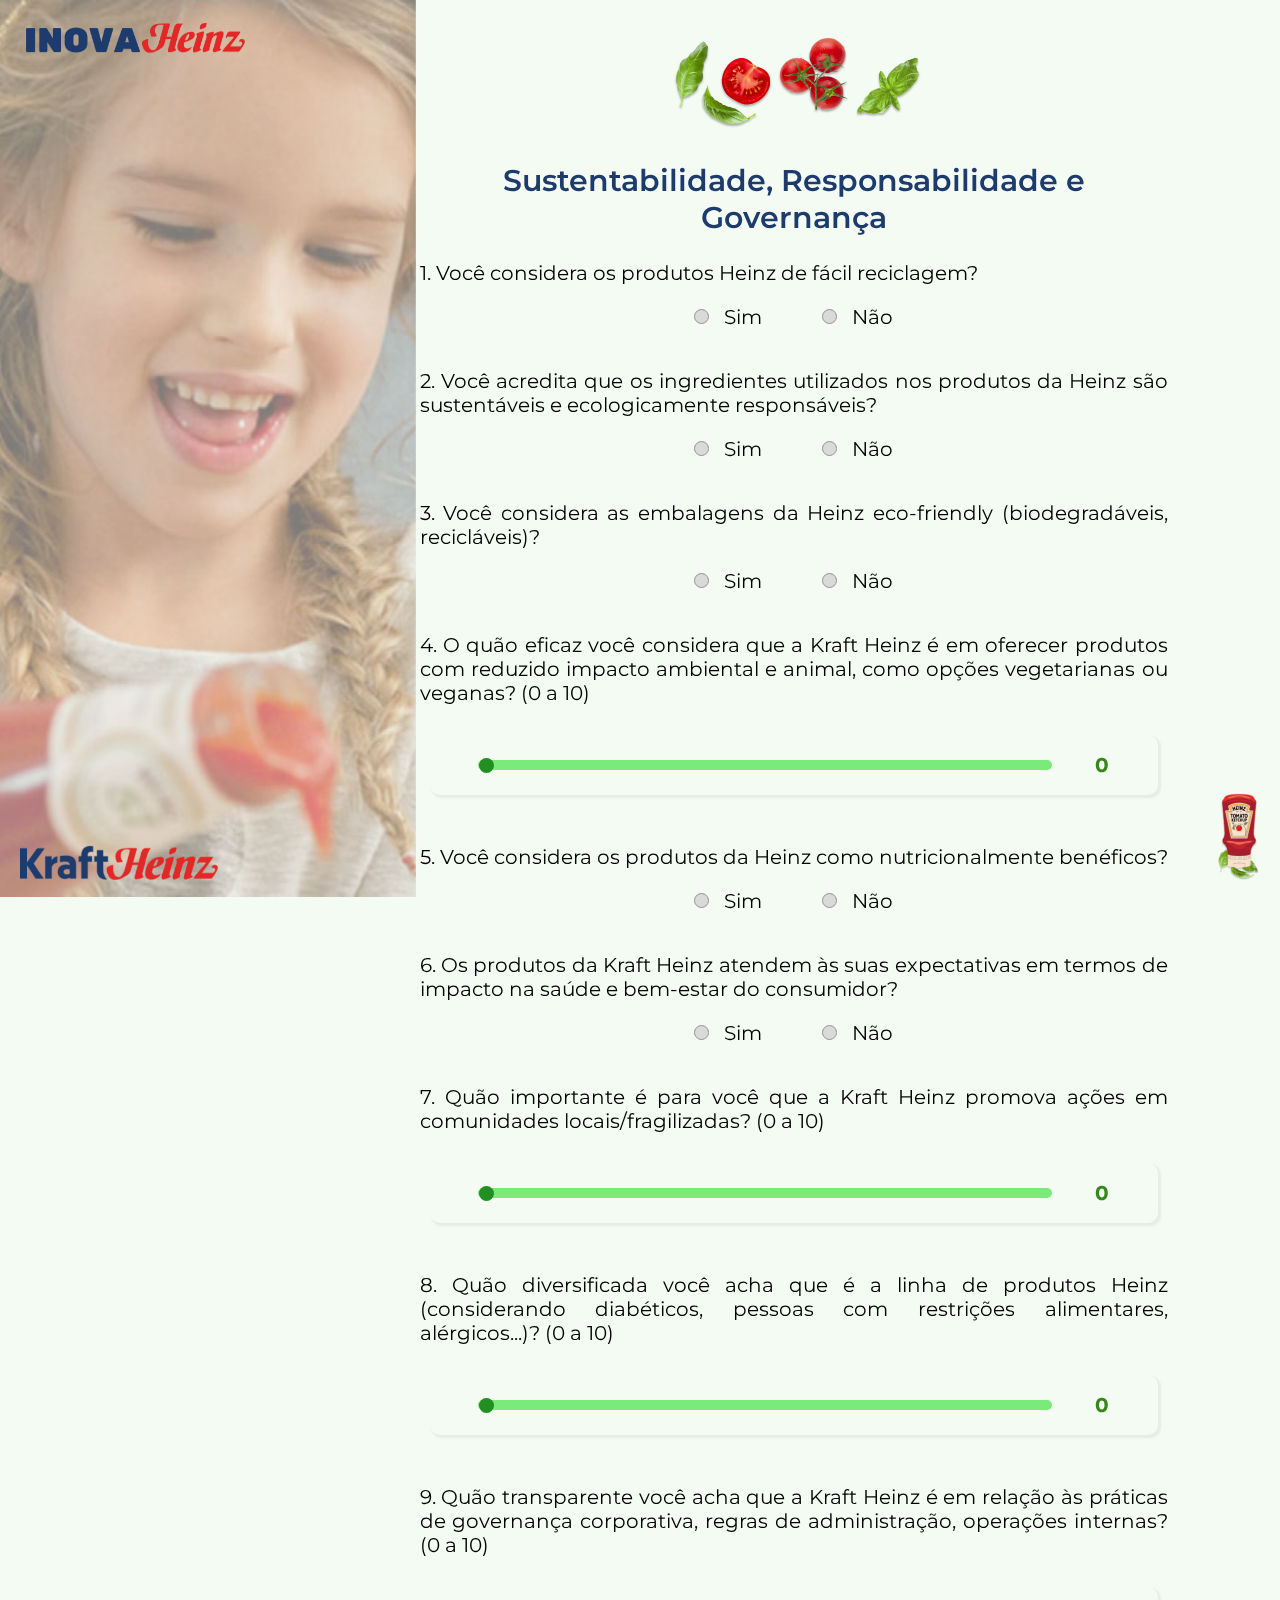
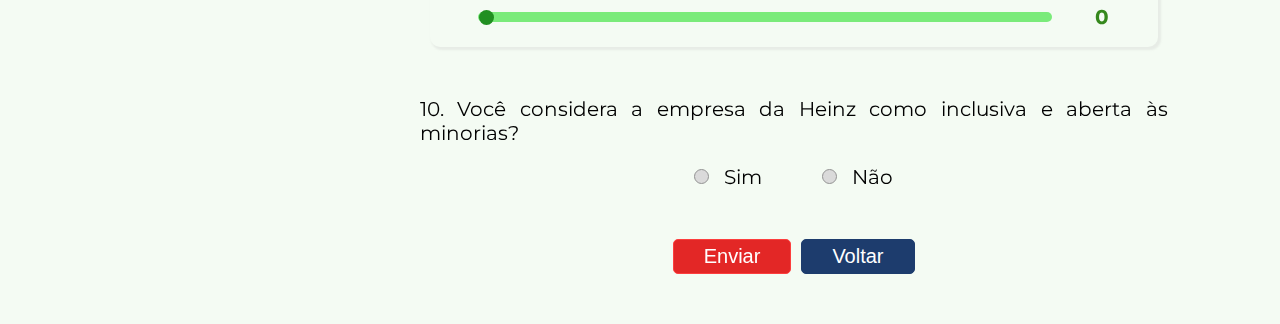
==== commit 36c985e5: "conexão página" ====
--- a/cliente.html
+++ b/cliente.html
@@ -144,10 +144,12 @@
 
                 <div class="button-container">
                     <input type="submit" value="Enviar" class="enviar" id="open-modal">
-                    <input type="button" value="Voltar" class="voltar">
+
+                    <a href="indexCadastro.html">
+                        <button type="button" class="voltar">Voltar</button>
+                    </a>
+
                 </div>
-
-
             </div>
 
             <div id="fade" class="hide"></div>
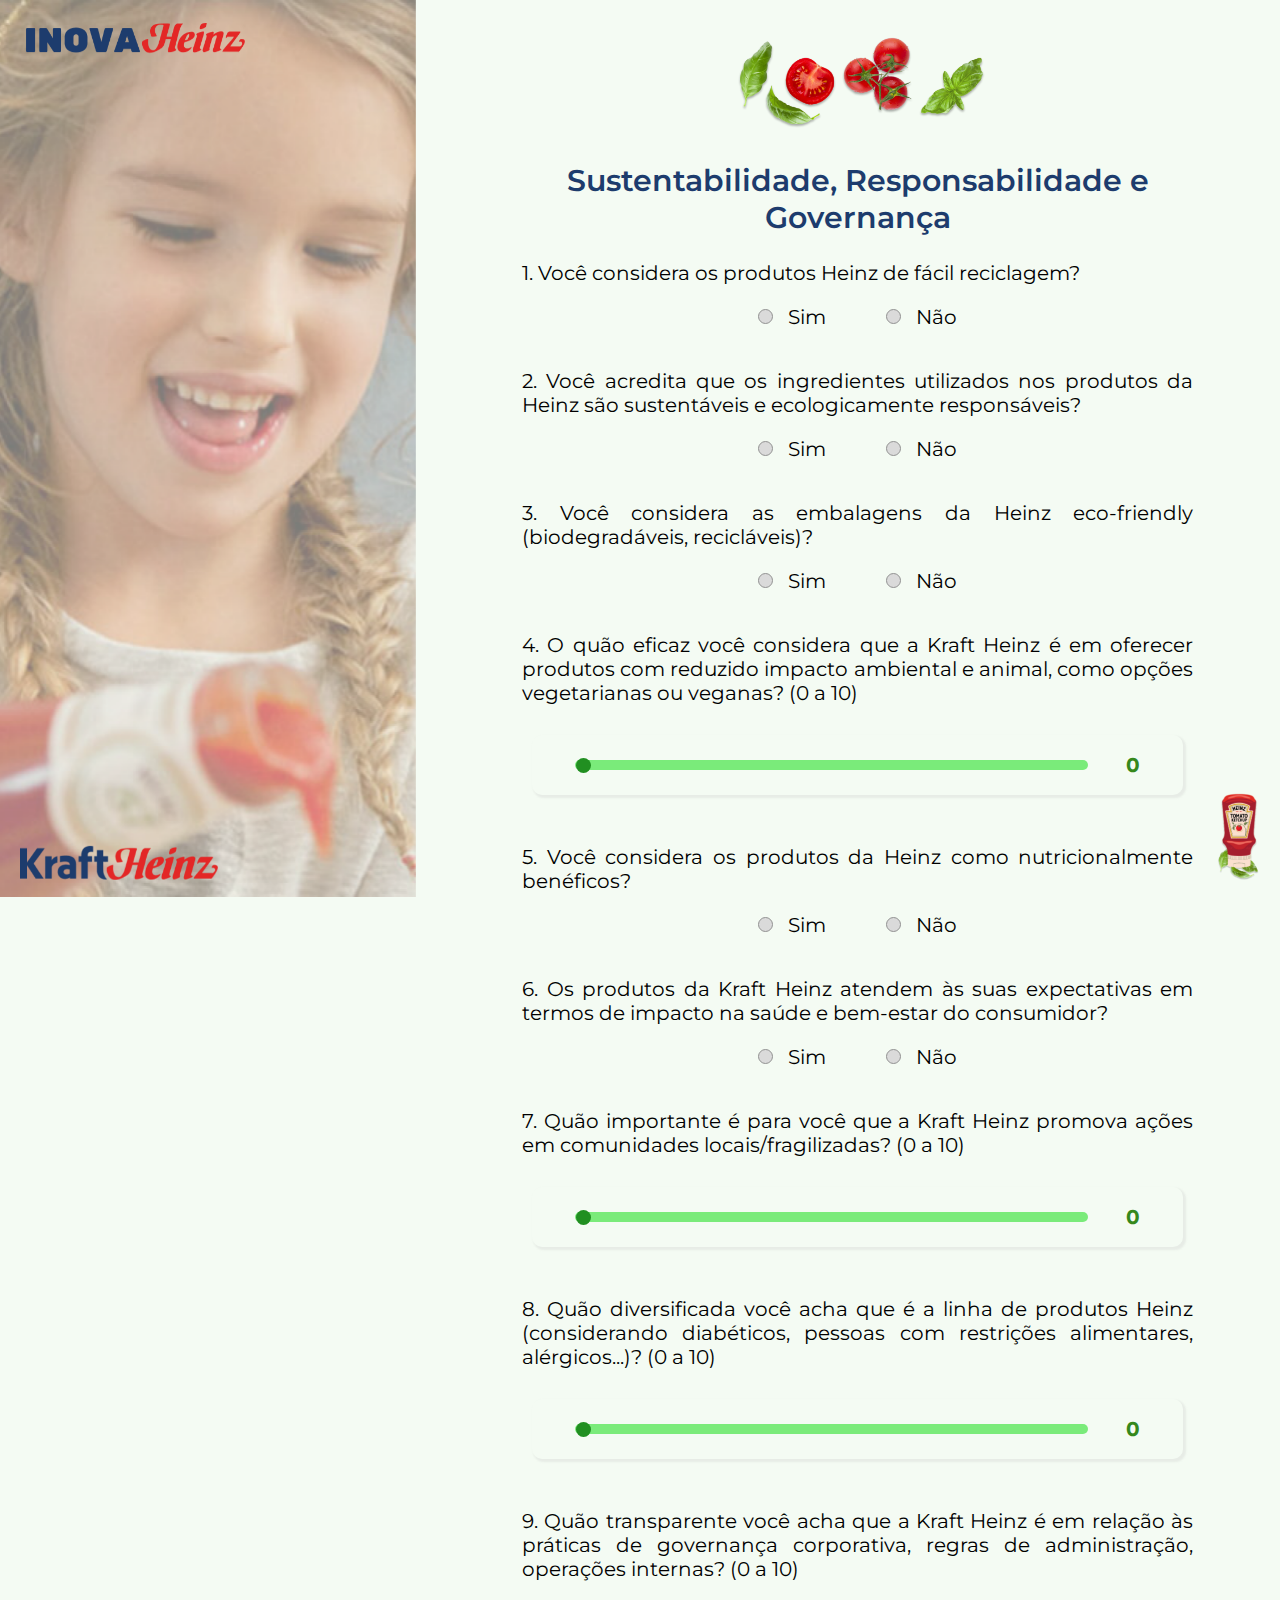
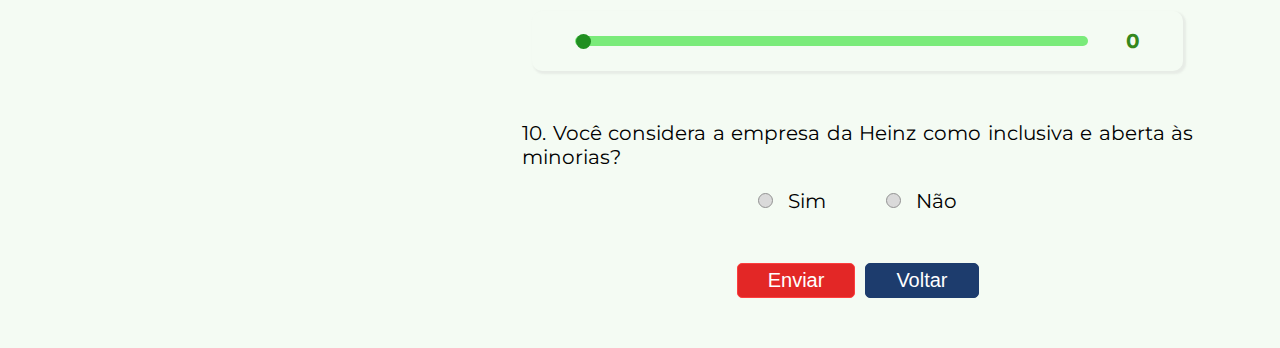
==== commit 0dccfd4c: "atualizações de estilo de acordo com o figma" ====
--- a/cliente.html
+++ b/cliente.html
@@ -28,7 +28,7 @@
             <div class="ESG">
                 <img class="tomato" src="./images/heroimg4.png">
                 <h1>Sustentabilidade, Responsabilidade e Governança </h1>
-                <form action="" method="post">
+                <form class="formulario" method="post">
                     <!--<h2>Ecológico:</h2>-->
                     <p>
                         <label>1. Você considera os produtos Heinz de fácil reciclagem?</label><br>
--- a/css/forms.css
+++ b/css/forms.css
@@ -61,10 +61,9 @@
 
 .fundo {
     max-width: 70vh;
-    height: 100%;
+    max-height: 100%;
     position: fixed;
     left: 0;
-    /* Fixa à esquerda */
 }
 
 /* Estilize as logos */
@@ -73,6 +72,7 @@
     flex-direction: column;
     position: absolute;
     text-align: center;
+    
 }
 
 .logo-inova {
@@ -101,8 +101,14 @@
 }
 
 
+
+
 /* formulario *************************/
 
+.formulario{
+    width:100%;
+    max-width: 90%;
+}
 
 .ESG {
     display: flex;
@@ -115,7 +121,7 @@
     /* Defina a largura máxima desejada para o formulário */
     margin-left: auto;
     /* Coloque o formulário à direita da tela */
-    margin-right: 8%;
+    margin-right: 3%;
     /* Adicione um espaço à direita para separar o conteúdo da borda da tela */
     position: relative;
     padding: 3rem 0;
@@ -134,6 +140,8 @@
     font-size: 3rem;
     margin: 1.5rem 0;
     right: 0;
+    max-width: 90%;
+
 }
 
 .ESG p {
@@ -323,7 +331,7 @@
 
 .modal-body p {
     font-size: 1.3rem;
-    margin: 1rem;
+    margin: 3rem;
     text-align: justify;
 }
 
@@ -334,7 +342,7 @@
     padding: 1rem;
     text-align: center;
     align-self: center;
-    margin: 2rem 0;
+    margin: 0 auto;
     width: 10rem;
 }
 
@@ -342,7 +350,7 @@
 .imgmodal{
     align-self: center;
     width: 15rem;
-    margin: 1rem 0;
+    margin: 2rem 0;
 }
 
 #modal.hide,
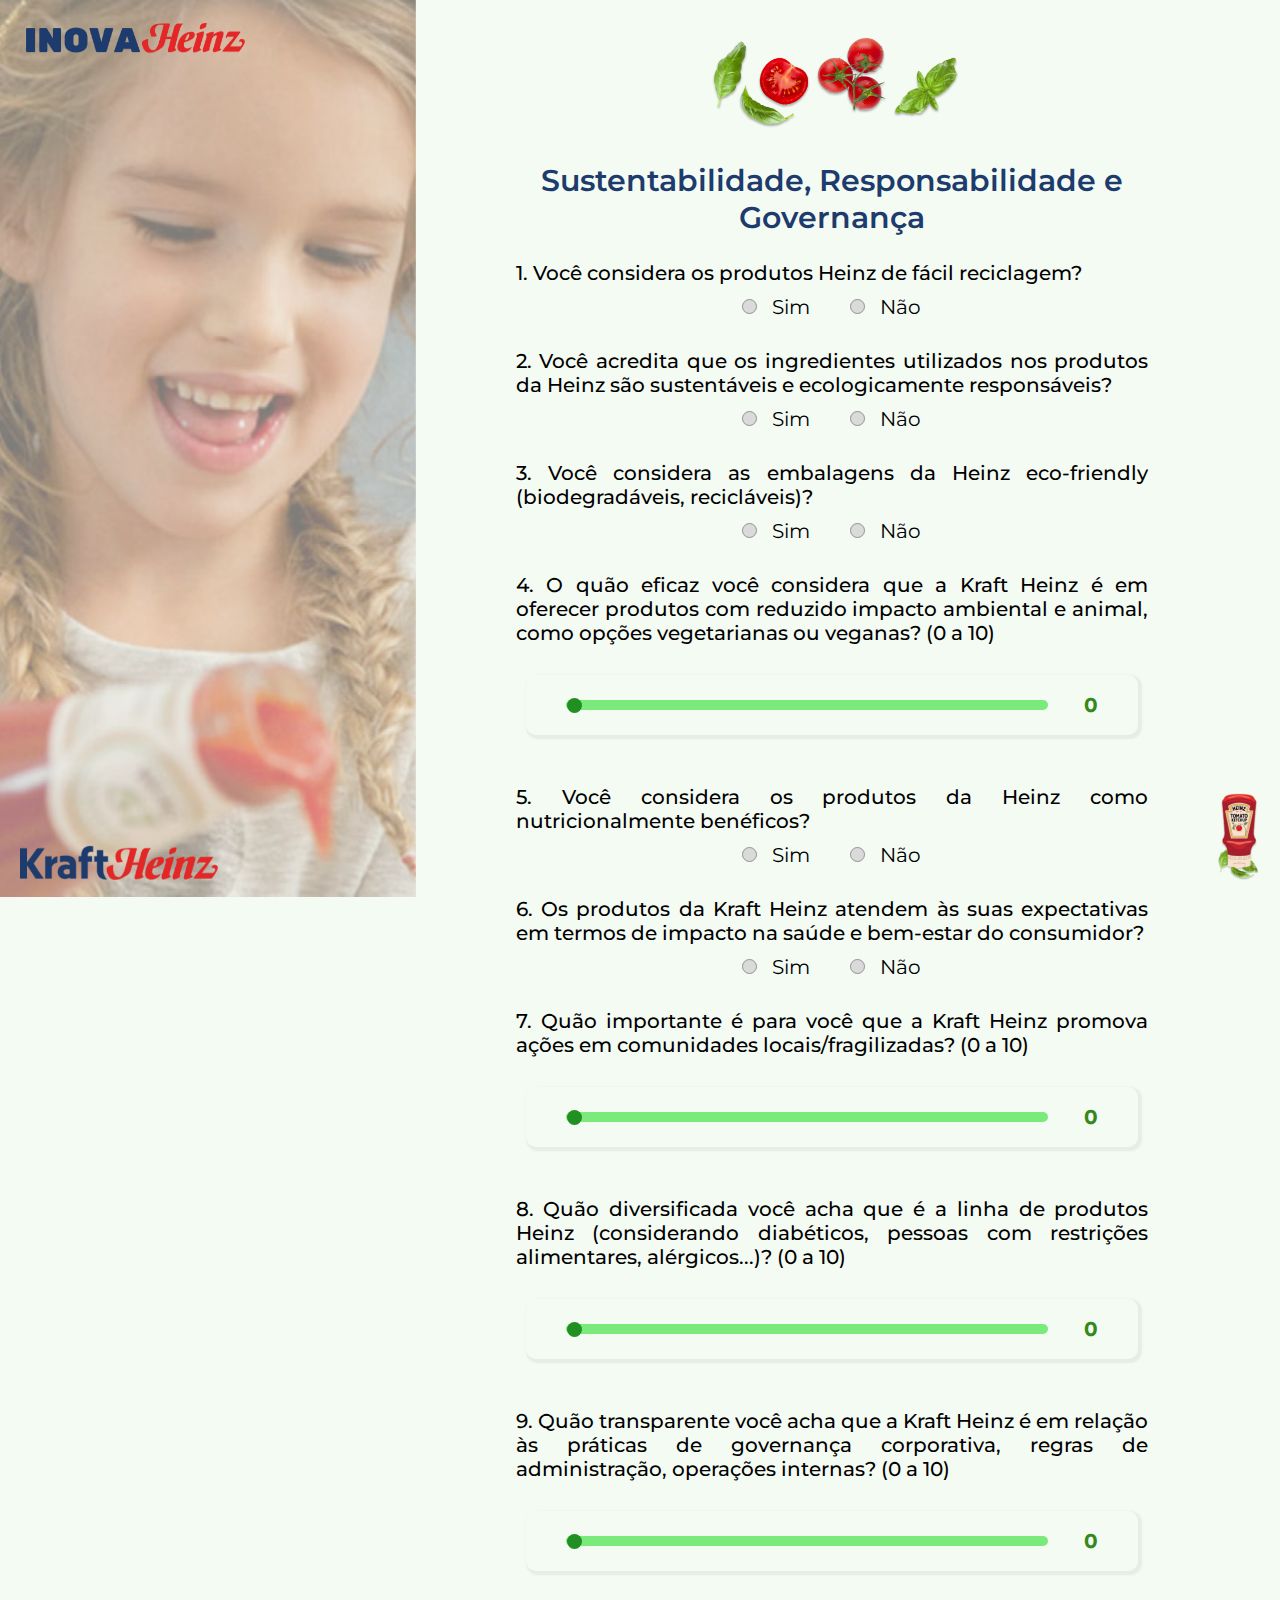
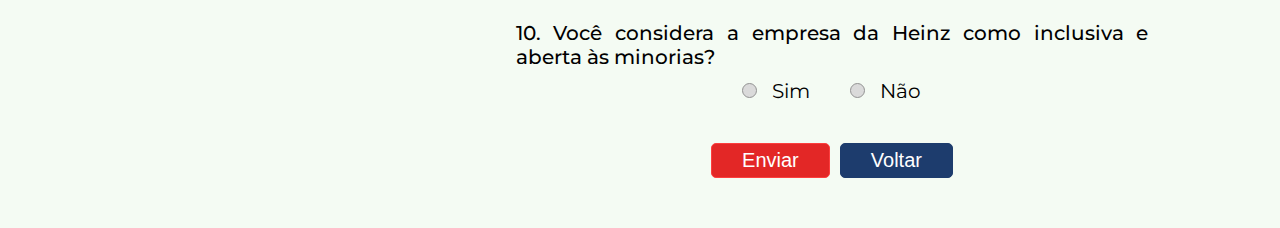
==== commit 24b7cfa3: "modificações de tela" ====
--- a/cliente.html
+++ b/cliente.html
@@ -170,7 +170,7 @@
             </div>
 
             <div class="imagebotton">
-                <img class="vetor1" src="./images/vetor1.png">
+                <img class="ilustration" src="./images/vetor1.png">
             </div>
 
         </div>
--- a/css/forms.css
+++ b/css/forms.css
@@ -16,11 +16,6 @@
     --yellow: #DBA328;
 }
 
-html {
-    scroll-behavior: smooth;
-    font-size: 62.5%;
-}
-
 /* Formatações genéricas */
 body {
     font-family: 'Montserrat', sans-serif;
@@ -50,29 +45,21 @@
 
 /**********************/
 
-
-/* Posicione a imagem de fundo à esquerda */
-
 .img-fundo {
     max-width: 70vh;
     position: relative;
-    /* Adicione posição relativa para posicionar as logos */
 }
 
 .fundo {
     max-width: 70vh;
     max-height: 100%;
     position: fixed;
-    left: 0;
-}
-
-/* Estilize as logos */
+}
+
 .logo-container {
     display: flex;
     flex-direction: column;
     position: absolute;
-    text-align: center;
-    
 }
 
 .logo-inova {
@@ -88,7 +75,8 @@
     margin: 2rem;
 }
 
-.container {
+/* container */
+/* .container {
     width: 100%;
     flex-direction: column;
     display: flex;
@@ -98,16 +86,16 @@
     background-size: cover;
     background-position: center;
     background-attachment: fixed;
-}
-
-
+} */
+
+/* fim container */
 
 
 /* formulario *************************/
 
-.formulario{
-    width:100%;
-    max-width: 90%;
+.formulario {
+    width: 100%;
+    max-width: 85%;
 }
 
 .ESG {
@@ -116,13 +104,10 @@
     align-items: center;
     justify-content: center;
     text-align: justify;
-    width: 90%;
+    width: 100%;
     max-width: 60%;
-    /* Defina a largura máxima desejada para o formulário */
     margin-left: auto;
-    /* Coloque o formulário à direita da tela */
-    margin-right: 3%;
-    /* Adicione um espaço à direita para separar o conteúdo da borda da tela */
+    margin-right: 5%;
     position: relative;
     padding: 3rem 0;
 }
@@ -148,6 +133,7 @@
     font-size: 2rem;
     padding: 1rem;
     flex-direction: column;
+    font-weight: 500;
 }
 
 .radio-check {
@@ -156,14 +142,9 @@
     justify-content: center;
     text-align: justify;
     font-size: 2rem;
-
-}
-
-.sim,
-.nao {
-    margin: 1rem 3rem;
-    /* Adicione margem à direita para separar os inputs */
-}
+    gap: 4rem;
+}
+
 
 .radio {
     appearance: none;
@@ -177,13 +158,8 @@
 
 .radio:checked {
     background-color: var(--light-red);
-    /* Cor de fundo quando marcado (substitua pela cor desejada) */
-    border-color: var(--light-red);
-    /* Cor da borda quando marcado (opcional) */
     border: 1px solid #ff0000;
 }
-
-
 
 .slider {
     width: 80%;
@@ -210,7 +186,7 @@
     align-items: center;
     justify-content: space-evenly;
     padding: 0.5rem;
-    box-shadow: 2px 2px 2px 1px rgba(179, 179, 179, 0.2);
+    box-shadow: 2px 2px 2px 2px rgba(179, 179, 179, 0.2);
     margin: 2rem;
     border-radius: 10px;
 }
@@ -228,8 +204,7 @@
     margin: 2rem;
 }
 
-.enviar,
-.voltar {
+.enviar {
     border: 1px solid var(--light-red);
     background-color: var(--red);
     padding: 0.5rem 3rem;
@@ -242,7 +217,12 @@
 
 .voltar {
     background-color: var(--dark-blue);
-    border: 1px solid var(--dark-blue)
+    border: 1px solid var(--dark-blue);
+    padding: 0.5rem 3rem;
+    color: white;
+    font-size: 2rem;
+    border-radius: 0.5rem;
+    cursor: pointer;
 }
 
 .enviar:hover {
@@ -257,7 +237,7 @@
     border: none;
 }
 
-.vetor1 {
+.ilustration {
     position: fixed;
     bottom: 3px;
     right: 0;
@@ -298,10 +278,10 @@
     font-weight: 500;
 }
 
-#close-modal{
+#close-modal {
     border: 1px solid var(--light-red);
     background-color: var(--red);
-    padding: .5rem ;
+    padding: .5rem;
     color: white;
     font-size: 1.5rem;
     border-radius: 0.5rem;
@@ -309,7 +289,7 @@
     cursor: pointer;
 }
 
-#close-modal:hover{
+#close-modal:hover {
     background-color: var(--green);
     transition: cubic-bezier(0.075, 0.82, 0.165, 1);
     border: none;
@@ -331,11 +311,12 @@
 
 .modal-body p {
     font-size: 1.3rem;
-    margin: 3rem;
+    font-weight: 600;
+    margin: 1rem 1rem 3rem 1rem;
     text-align: justify;
 }
 
-.cupon-gera{
+.cupon-gera {
     padding: 1rem 0;
     background-color: var(--green);
     border-radius: 1rem;
@@ -347,7 +328,7 @@
 }
 
 
-.imgmodal{
+.imgmodal {
     align-self: center;
     width: 15rem;
     margin: 2rem 0;
